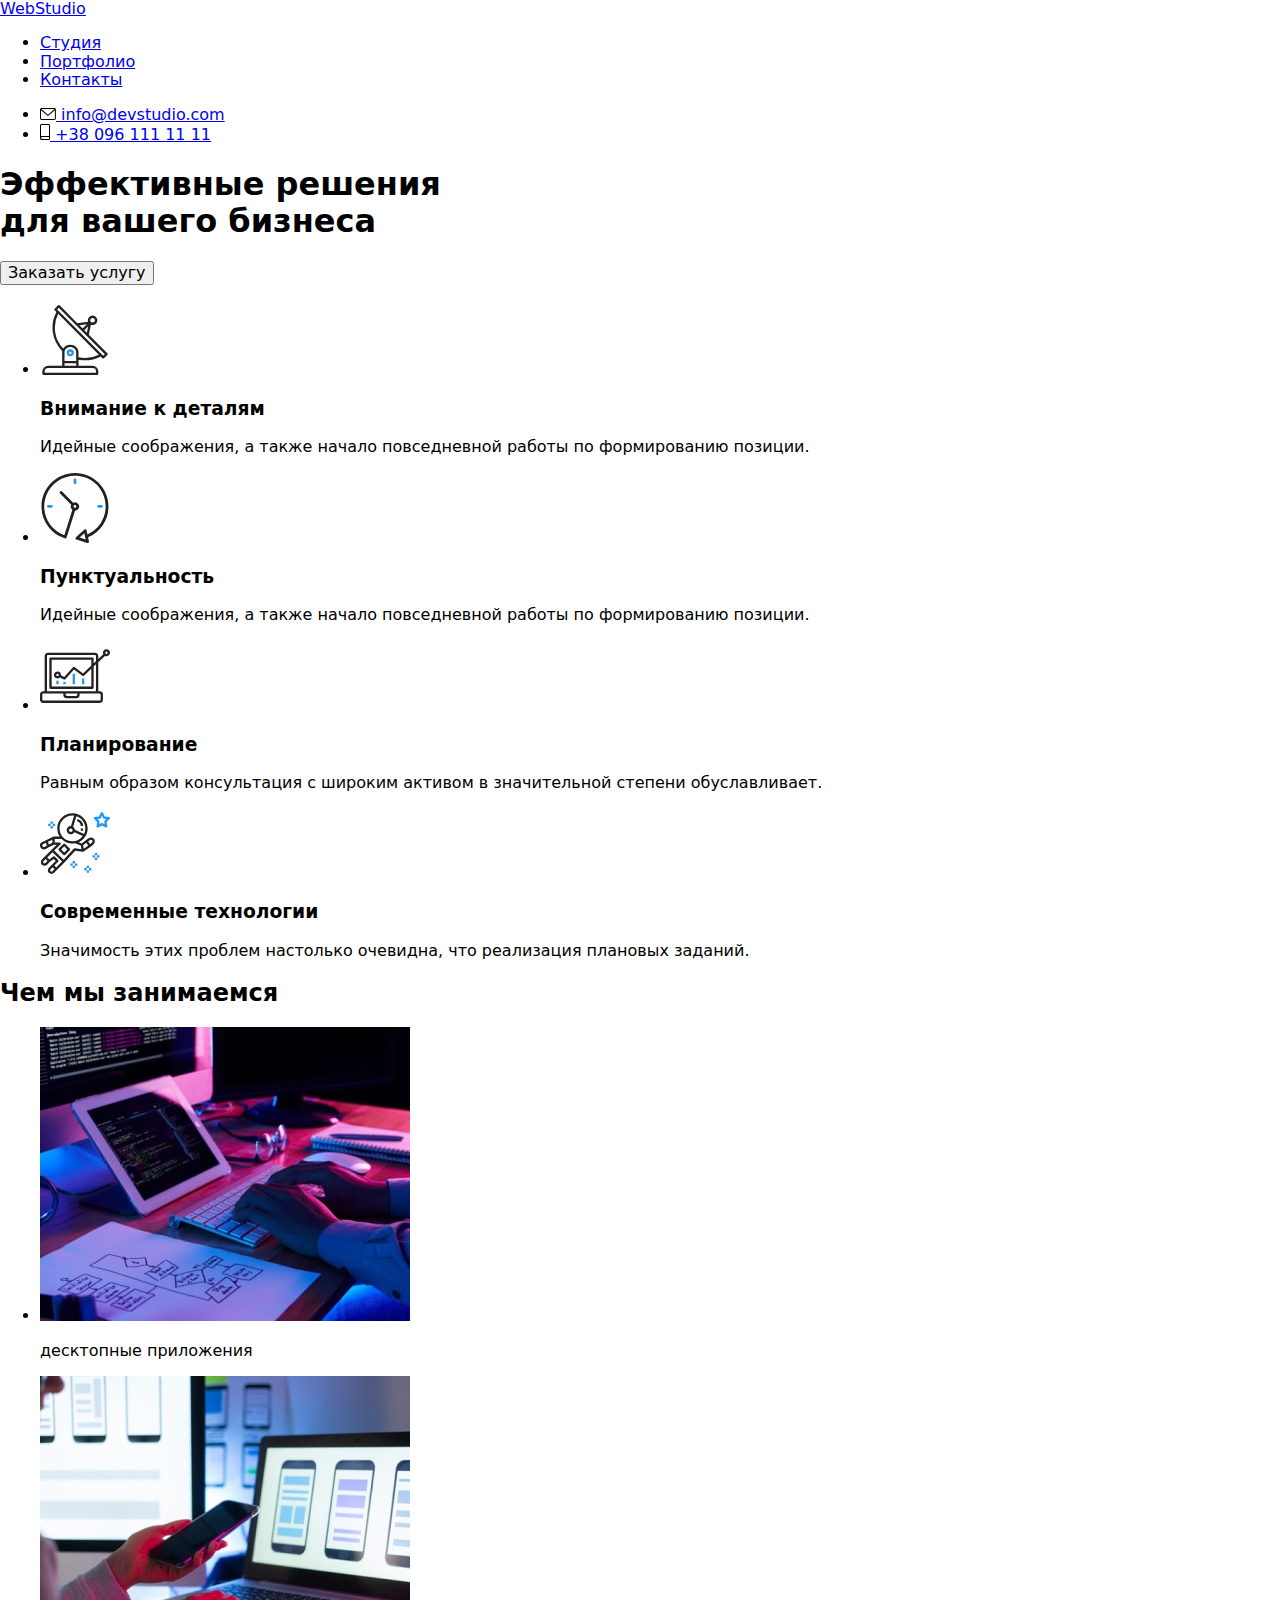
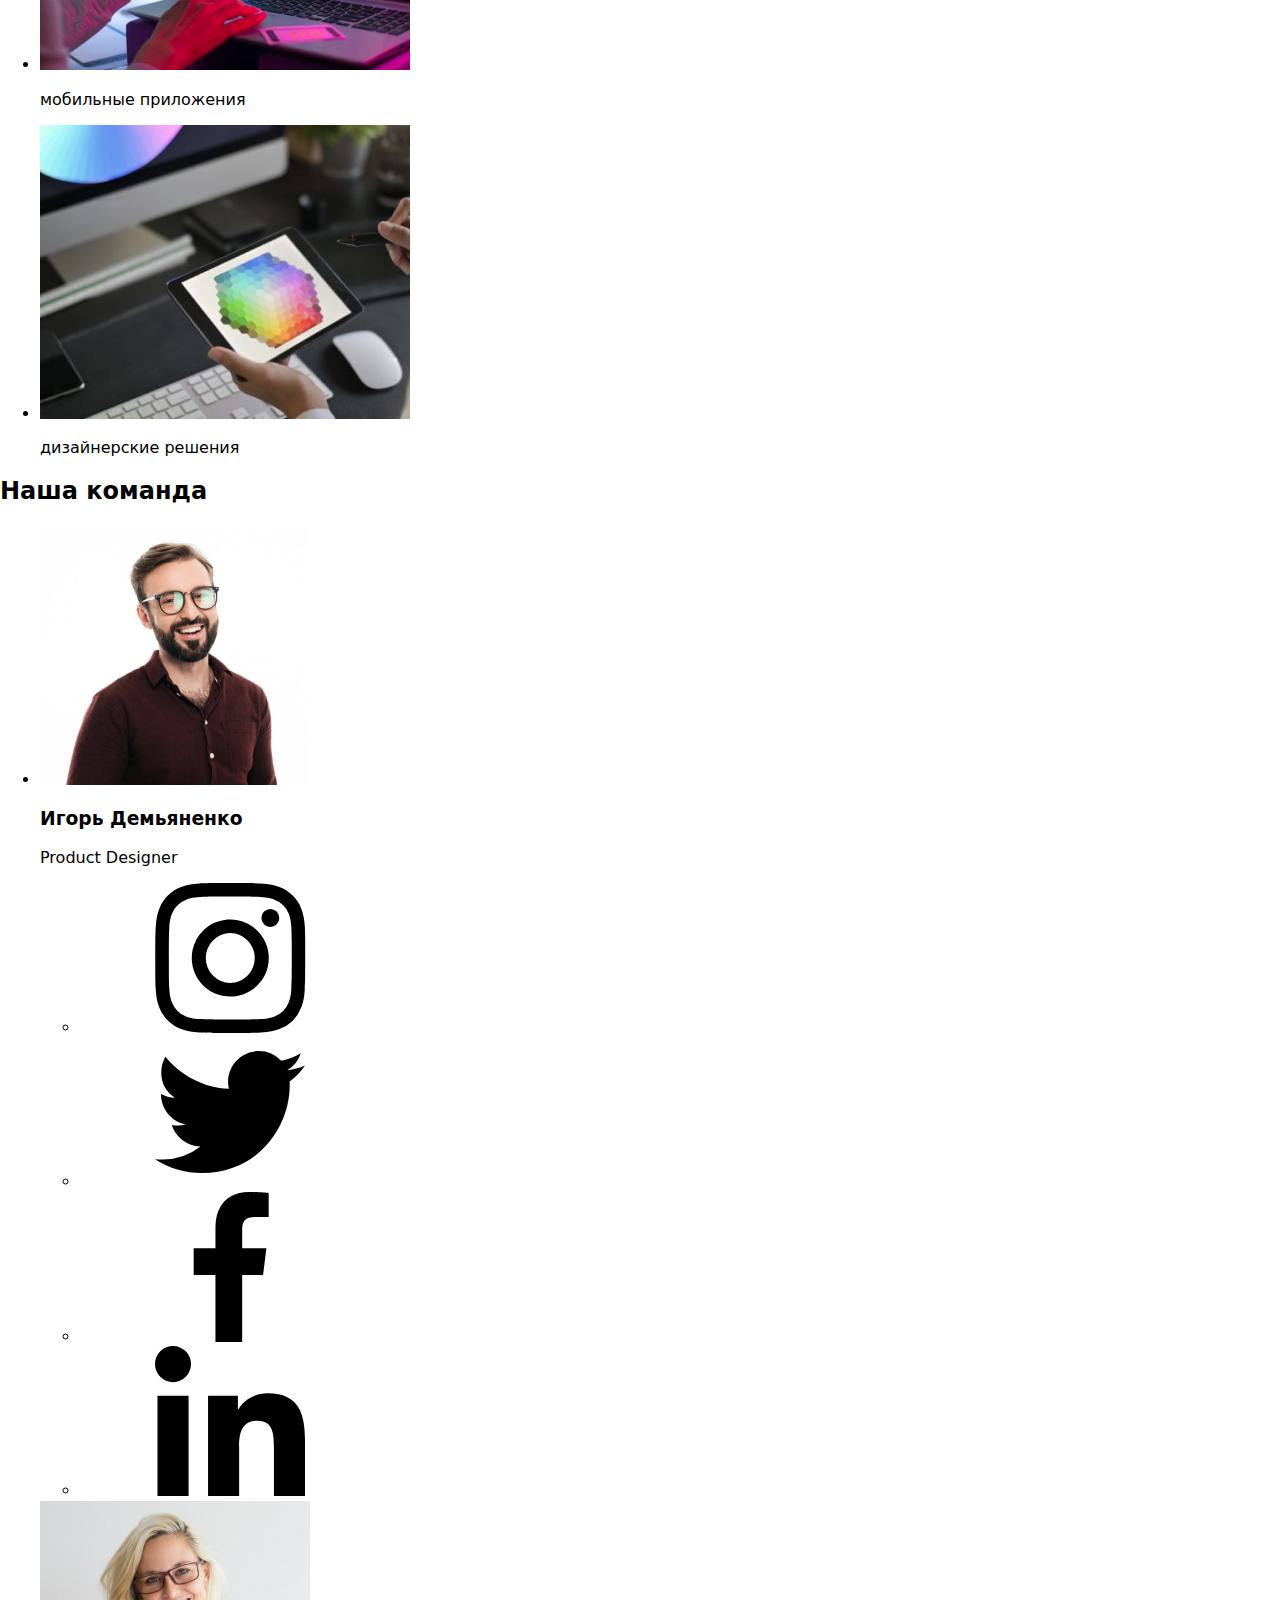
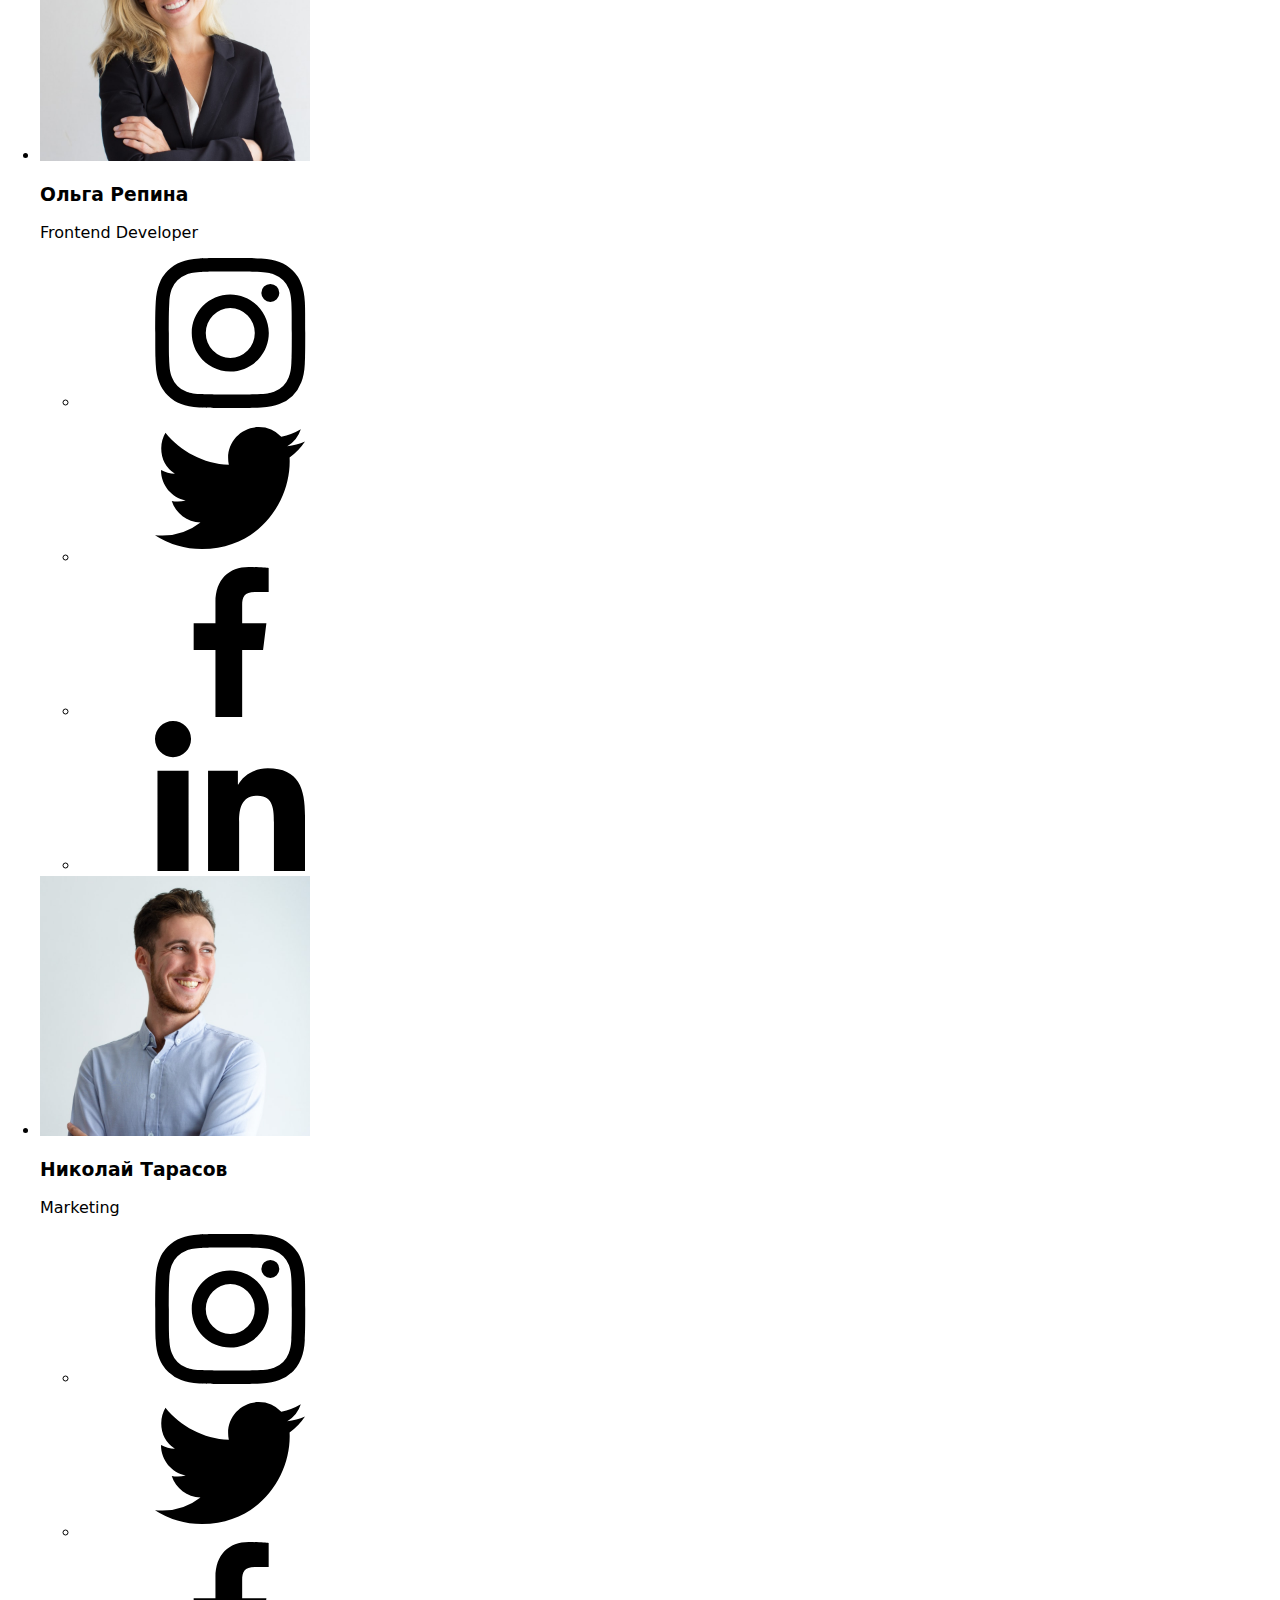
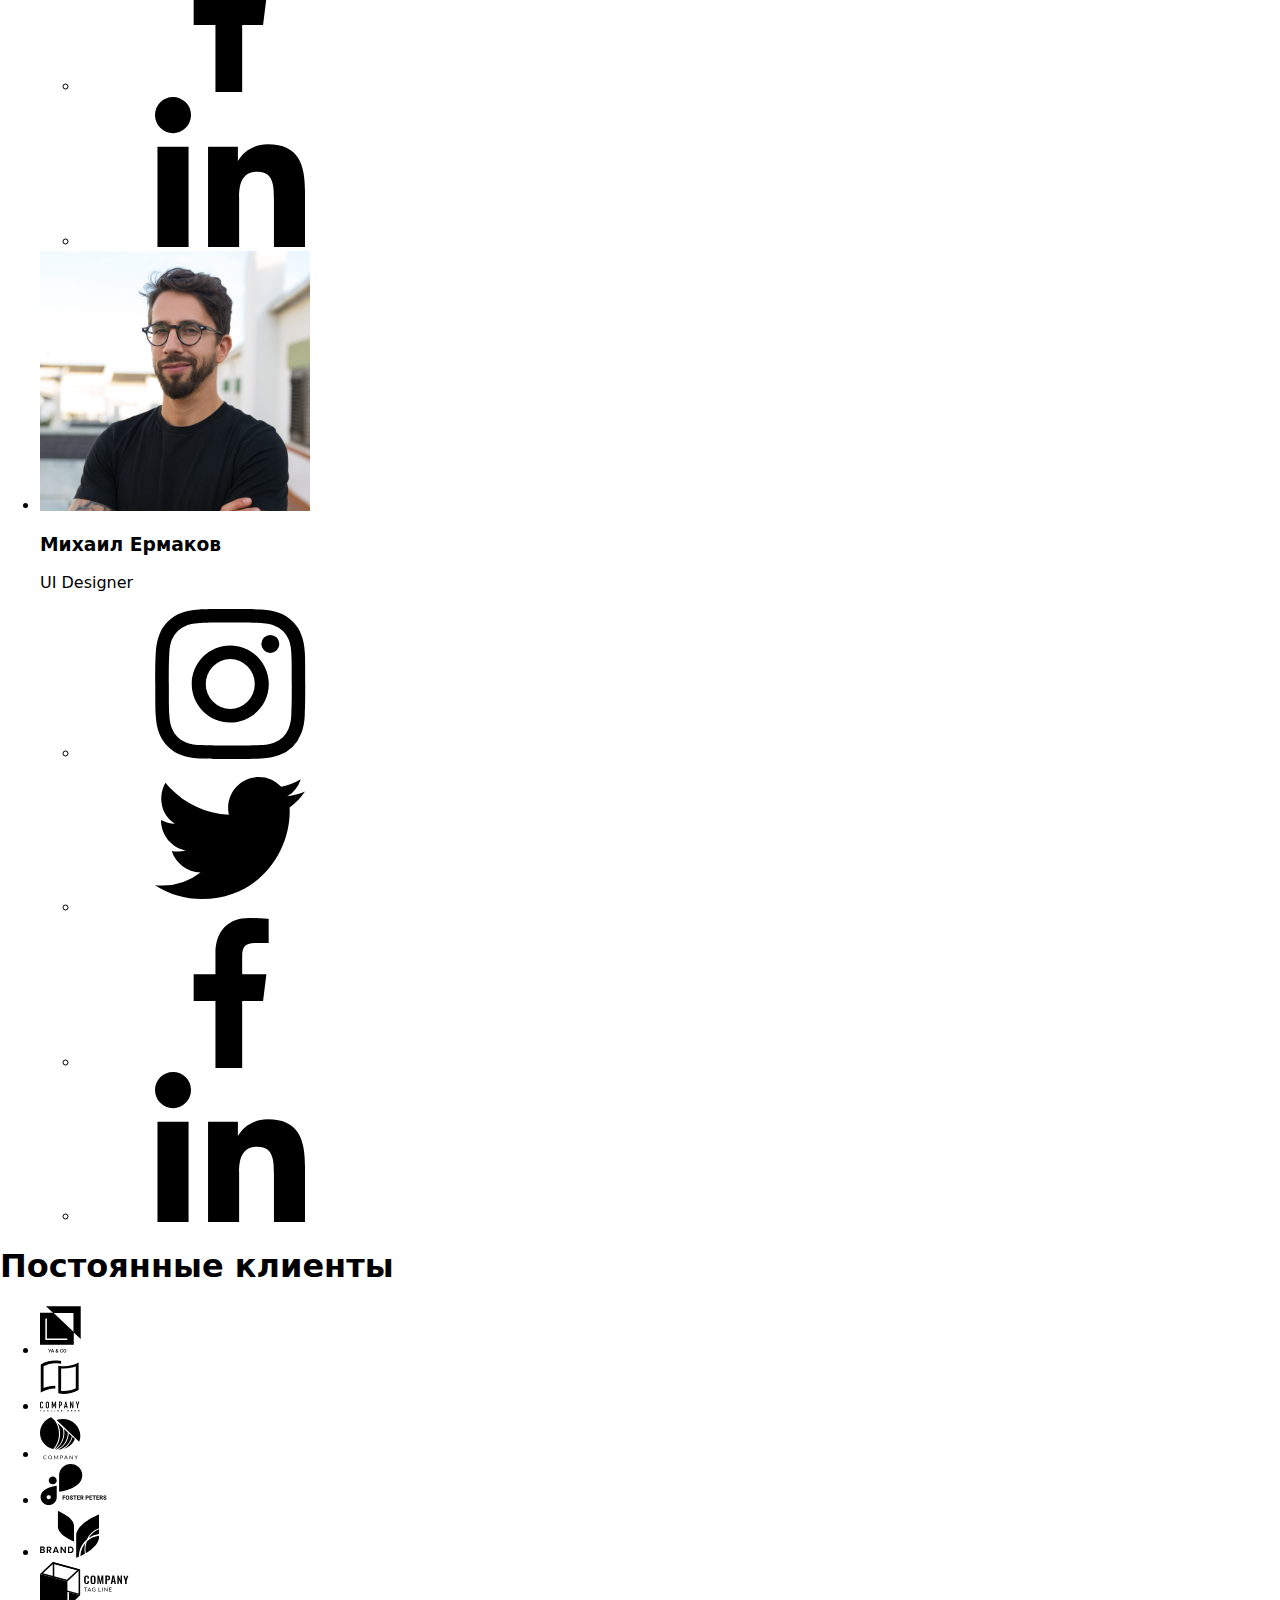
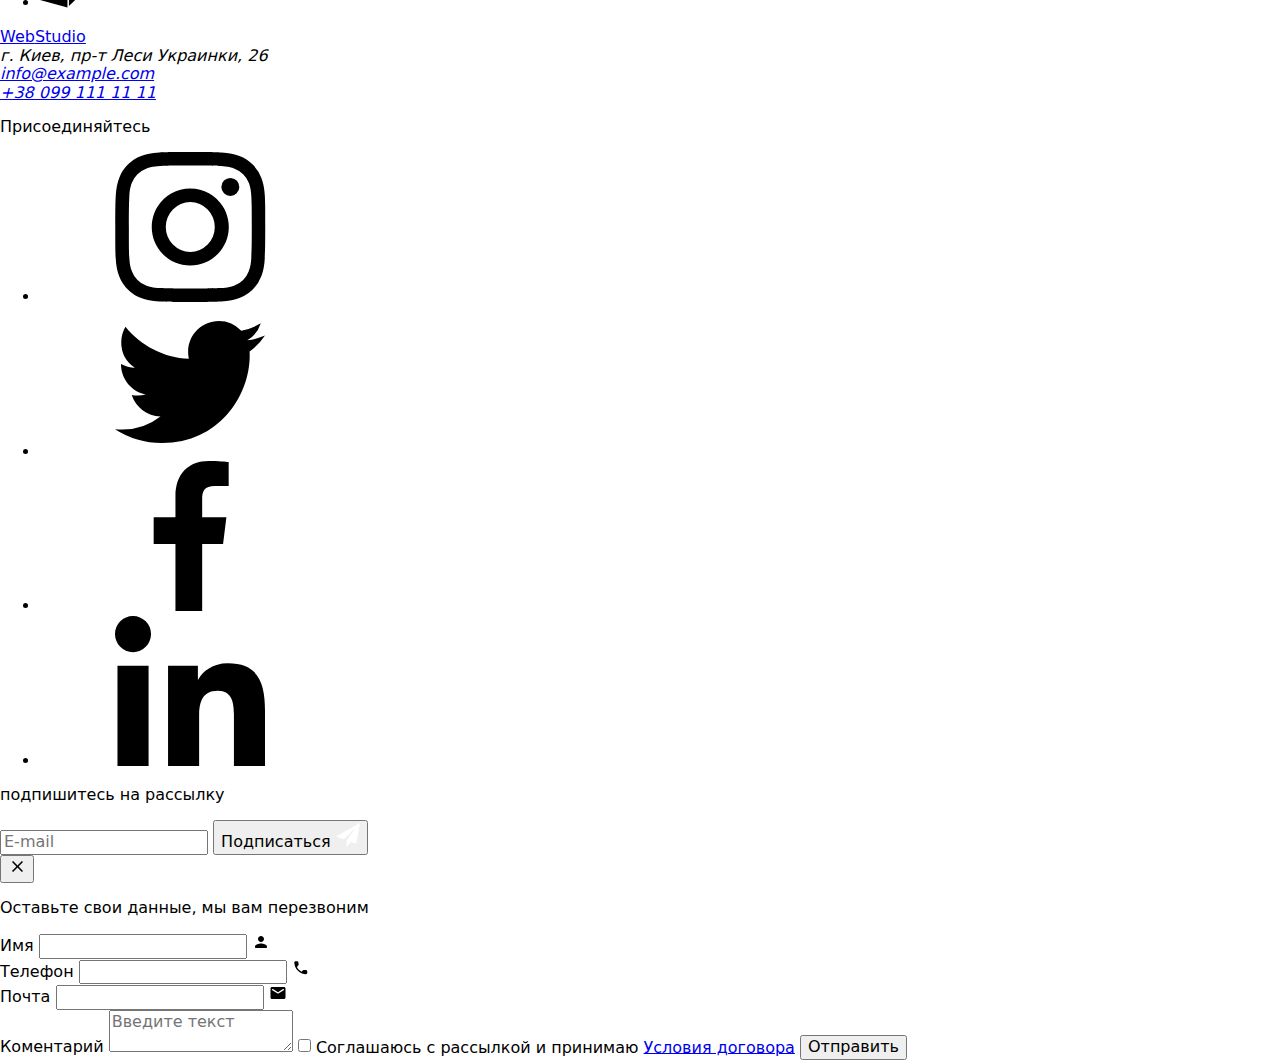
==== index.html @ 3411a3e4 "Add files via upload" ====
<!DOCTYPE html>
<html lang="ru">
<head>
    <meta charset="UTF-8">
    <meta name="viewport" content="width=device-width, initial-scale=1.0">
    <title>WebStudio</title>
    <link rel="preconnect" href="https://fonts.gstatic.com">
    <link href="https://fonts.googleapis.com/css2?family=Raleway:wght@700&family=Roboto:wght@400;500;700;900&display=swap"
      rel="stylesheet">
          <link rel="stylesheet" href="https://cdnjs.cloudflare.com/ajax/libs/modern-normalize/1.0.0/modern-normalize.min.css" />
    <link rel="stylesheet" href="./css/style.css">
    
</head>
<body>
    <!-- Шапка страницы -->
 <header class="header">
  <div class="header container">
     <nav class="site-nav">
     <a class="logo" href="./index.html"><span>Web</span>Studio</a>
    <ul class="menu-nav">
     <li><a class="link current" href="index.html">Студия</a></li>
     <li><a class="link" href="./portfolio.html">Портфолио</a></li>
     <li><a class="link" href="#">Контакты</a></li>
    </ul> 
</nav> 
<div class="container-nav">
     <ul class="nav-contacs">
      <li><a class="contact-item" href="mailto:info@devstudio.com">
        <svg class="link-icon" width="16" height="12">
          <use href="./img/symbol-defs.svg#icon-envelope-hover"></use> 
        </svg> info@devstudio.com</a></li>
      <li><a class="contact-item" href="tel:+380961111111"><svg class="link-icon " width="10" height="16" >
        <use href="./img/symbol-defs.svg#icon-smartphone"></use>
      </svg> +38 096 111 11 11</a></li>
     </ul>
    </div>
    </div>
    </header> 
    
<main>
 <!-- Hero-->
    <section class="hero">
      <div class="hero-container">
        <h1 class="title-hero">Эффективные решения <br> для вашего бизнеса</h1>
        <div class="btn" ><button class="button" href="#" data-modal-open>Заказать услугу</button></div>
        </div>
    </section>

<!-- Особености -->
<section class="features-section">
  <div class="features container">
    <h2> <!-- Особености -->  </h2>
    <ul class="features">
        <li class="features-item">
           <div class="thumb">
          <svg class="features-icon" width="70px" height="70px">
            <use href="./img/symbol-defs.svg#icon-antenna" ></use>
          </svg>
          </div>
        <h3 class="title-features">Внимание к деталям</h3>
        <p class="text-features">Идейные соображения, а также начало повседневной работы по 
        формированию позиции.</p></li>
        <li class="features-item">
          <div class="thumb">
          <svg class="features-icon" width="70px" height="70px">
            <use href="./img/symbol-defs.svg#icon-clock"></use>
          </svg>
          </div>
        <h3 class="title-features">Пунктуальность</h3>
        <p class="text-features">Идейные соображения, а также начало повседневной работы по
        формированию позиции.</p></li>
        <li class="features-item">
          <div class="thumb">
          <svg class="features-icon" width="70px" height="70px">
            <use href="./img/symbol-defs.svg#icon-diagram"></use>
          </svg>
          </div>
        <h3 class="title-features">Планирование</h3>
        <p class="text-features">Равным образом консультация с широким активом в значительной
          степени обуславливает.</p>
        </li>
        <li class="features-item">
          <div class="thumb">
          <svg class="features-icon" width="70px" height="70px">
            <use href="./img/symbol-defs.svg#icon-astronaut"></use>
          </svg>
          </div>
        <h3 class="title-features">Современные технологии</h3>
        <p class="text-features">Значимость этих проблем настолько очевидна, что реализация
     плановых заданий.</p>
        </li>
    </ul>
    </div>
</section>
<!-- Чем занимаемся -->
    <section class="work-section">
      <div class="work container">
      <h2 class="title-work">Чем мы занимаемся</h2>
        <ul class="work-list">
          <li>
          <div class="thumb-work-list"><img src="./img/img1.jpg" alt="пишет код на пк" width="370" height="294" />
          <p class="work-list-title">десктопные приложения</p>
        </div></li>
          <li>
          <div class="thumb-work-list"><img src="./img/img2.jpg" alt="создает дизайн" width="370" height="294" />
            <p class="work-list-title">мобильные приложения</p>
          </div></li>
          <li>
            <div class="thumb-work-list"><img src="./img/img3.jpg" alt="выбирает цветовую палитру" width="370" height="294" />
            <p class="work-list-title">дизайнерские решения</p>
          </div></li> 
        </ul>
        </div>
    </section>
  <!-- Наша команда -->
    <section class="team-section">
      <div class="team-container">
      <h2 class="team-title">Наша команда</h2>
        <ul class="team-list">
          <li><img src="./img/Демьяненко.jpg" alt="#" width="270" height="260">
          <h3 class="teammate-name">Игорь Демьяненко</h3>
          <p class="teammate-name-posittion">Product Designer</p>
          <ul class="social-list">
            <li  class="social-item">
          <a class="socila-link-icon" href="instagram"> <svg class="social-icon">
          <use href="./img/symbol-defs.svg#icon-instagram"></use>
          </svg> </a>
            </li>
          <li class="social-item">
          <a class="socila-link-icon" href="twitter"> <svg class="social-icon">
    <use href="./img/symbol-defs.svg#icon-twitter"></use>
          </svg> </a>
            </li>
          <li class="social-item">
          <a class="socila-link-icon" href="facebook"> <svg class="social-icon">
              <use href="./img/symbol-defs.svg#icon-facebook"></use>
            </svg> </a>
          </li>
          <li class="social-item">
          <a class="socila-link-icon" href="linkedin"> <svg class="social-icon">
              <use href="./img/symbol-defs.svg#icon-linkedin"></use>
            </svg> </a>
          </li>
         </ul>
        </li>
          <li><img src="./img/Репина.jpg" alt="#" width="270" height="260">
          <h3 class="teammate-name">Ольга Репина</h3>
          <p class="teammate-name-posittion">Frontend Developer</p>
        <ul class="social-list">
          <li class="social-item">
            <a class="socila-link-icon" href="instagram"> <svg class="social-icon">
                <use href="./img/symbol-defs.svg#icon-instagram"></use>
              </svg> </a>
          </li>
          <li class="social-item">
            <a class="socila-link-icon" href="twitter"> <svg class="social-icon">
                <use href="./img/symbol-defs.svg#icon-twitter"></use>
              </svg> </a>
          </li>
          <li class="social-item">
            <a class="socila-link-icon" href="facebook"> <svg class="social-icon">
                <use href="./img/symbol-defs.svg#icon-facebook"></use>
              </svg> </a>
          </li>
          <li class="social-item">
            <a class="socila-link-icon" href="linkedin"> <svg class="social-icon">
                <use href="./img/symbol-defs.svg#icon-linkedin"></use>
              </svg> </a>
          </li>
        </ul>
        </li>
          <li><img src="./img/Тарасов.jpg" alt="#" width="270" height="260">
          <h3 class="teammate-name">Николай Тарасов</h3>
          <p class="teammate-name-posittion">Marketing</p>
        <ul class="social-list">
          <li class="social-item">
            <a class="socila-link-icon" href="instagram"> <svg class="social-icon">
                <use href="./img/symbol-defs.svg#icon-instagram"></use>
              </svg> </a>
          </li>
          <li class="social-item">
            <a class="socila-link-icon" href="twitter"> <svg class="social-icon">
                <use href="./img/symbol-defs.svg#icon-twitter"></use>
              </svg> </a>
          </li>
          <li class="social-item">
            <a class="socila-link-icon" href="facebook"> <svg class="social-icon">
                <use href="./img/symbol-defs.svg#icon-facebook"></use>
              </svg> </a>
          </li>
          <li class="social-item">
            <a class="socila-link-icon" href="linkedin"> <svg class="social-icon">
                <use href="./img/symbol-defs.svg#icon-linkedin"></use>
              </svg> </a>
          </li>
        </ul>
        </li>
          <li><img src="./img/Ермаков.jpg" alt="#" width="270" height="260">
          <h3 class="teammate-name">Михаил Ермаков</h3>
          <p class="teammate-name-posittion">UI Designer</p>
        <ul class="social-list">
          <li class="social-item">
            <a class="socila-link-icon" href="instagram"> <svg class="social-icon">
                <use href="./img/symbol-defs.svg#icon-instagram"></use>
              </svg> </a>
          </li>
          <li class="social-item">
            <a class="socila-link-icon" href="twitter"> <svg class="social-icon">
                <use href="./img/symbol-defs.svg#icon-twitter"></use>
              </svg> </a>
          </li>
          <li class="social-item">
            <a class="socila-link-icon" href="facebook"> <svg class="social-icon">
                <use href="./img/symbol-defs.svg#icon-facebook"></use>
              </svg> </a>
          </li>
          <li class="social-item">
            <a class="socila-link-icon" href="linkedin"> <svg class="social-icon">
                <use href="./img/symbol-defs.svg#icon-linkedin"></use>
              </svg> </a>
          </li>
        </ul>
        </li>
        </ul>
        </div>
    </section>
    <!-- Наши клиенты -->
    <section class="partner">
      <div class="container">
      <h1>Постоянные клиенты</h1>
      <ul class="partner-list">
      <li>
        <a class="partner-link-icon" href="ya$co"> <svg class="partner-icon" width="45px" height="50px">
            <use href="./img/symbol-defs.svg#icon-logo-1"></use>
          </svg> </a>
      </li>
      <li>
        <a class="partner-link-icon" href="tagline-here"> <svg class="partner-icon" width="40px" height="52px">
            <use href="./img/symbol-defs.svg#icon-logo-2" ></use>
          </svg> </a>
      </li>
      <li>
        <a class="partner-link-icon" href="company"> <svg class="partner-icon" width="41px" height="43px">
            <use href="./img/symbol-defs.svg#icon-Object" ></use>
          </svg> </a>
      </li>
      <li>
        <a class="partner-link-icon" href="fosterpeters"> <svg class="partner-icon" width="80px" height="42px">
            <use href="./img/symbol-defs.svg#icon-logo-4" ></use>
          </svg> </a>
      </li>
      <li>
        <a class="partner-link-icon" href="brand"> <svg class="partner-icon" width="59px" height="47px">
            <use href="./img/symbol-defs.svg#icon-logo-5" ></use>
          </svg> </a>
      </li>
      <li>
        <a class="partner-link-icon" href="tagline"> <svg class="partner-icon" width="89px" height="46px">
            <use href="./img/symbol-defs.svg#icon-Object-1" ></use>
          </svg> </a>
      </li>
      </ul>
</div>
    </section>
</main>
        <!-- Футер -->
<footer class="footer-section"> 
  <div class="footer container">
    <div class="footer-inf">
    <a class="footer-logo" href="./index.html"><span>Web</span>Studio</a>
  
    <div class="footer-address">
      <address class="address">
        г. Киев, пр-т Леси Украинки, 26
      </address>
    <address class="address-contact">
      <a href="mailto:info@example.com">info@example.com</a> 
      <br><a href="tel:+380991111111">+38 099 111 11 11</a>  
    </address> 
    </div>
    </div>
    <section class="action">
      <p>Присоединяйтесь</p>
      <ul class="footer-social-list">
        <li><a class="footer-link-icon" href="instagram"> <svg class="social-icon">
              <use href="./img/symbol-defs.svg#icon-instagram"></use>
            </svg> </a>
        </li>
        <li><a class="footer-link-icon" href="twitter"> <svg class="social-icon">
              <use href="./img/symbol-defs.svg#icon-twitter"></use>
            </svg> </a></li>
        <li><a class="footer-link-icon" href="facebook"> <svg class="social-icon">
              <use href="./img/symbol-defs.svg#icon-facebook"></use>
            </svg> </a></li>
        <li><a class="footer-link-icon" href="linkedin"> <svg class="social-icon">
              <use href="./img/symbol-defs.svg#icon-linkedin"></use>
            </svg> </a></li>
      </ul>
    </section>

    <section class="footer-form-field">
      <p>подпишитесь на рассылку</p>
<form>
  <label for="mail" class="footer-form-lable"> </label>
  <input type="email" class="footer-form-input" name="mail" id="mail" placeholder="E-mail" />
      <button type="submit" class="subscribe-button"><div class="send-button-container"> Подписаться
        <svg class="send-icon" width="24px" height="24px">
        <use href="./img/defs2.svg#icon-send"></use>
      </svg></div></button>
    </form>
  </section>

    </div>
</footer>

<div class="backdrop is-hidden" data-modal>
  <div class="modal">
    <button class="button-close" data-modal-close><svg class="close-icon" width="18px" height="18px">
      <use href="./img/symbol-defs1.svg#icon-close"></use>
    </svg></button>
<div class="form-speaker">
    <p class="speaker-form-title">Оставьте свои данные, мы вам перезвоним</p>
  <form class="form">
    <div class="form-field">

    <label for="name" class="form-label">
      <span class="form-label-text">Имя</span>
      <input type="text" class="form-input" name="name" id="name" />
    <svg class="label-icon" width="18px" height="18px">
      <use href="./img/defs2.svg#icon-person" ></use></svg>
    </label>
  </div>

<div class="form-field">
  <label for="tel" class="form-label">
    <span class="form-label-text">Телефон</span>
    <input type="tel" class="form-input" name="tel" id="tel" />
  <svg class="label-icon" width="18px" height="18px">
    <use href="./img/defs2.svg#icon-phone"></use>
  </svg>
  </label>
  </div>

<div class="form-field">

  <label for="mail-input" class="form-label">
    <span class="form-label-text">Почта</span>
    <input type="email" class="form-input" name="mail" id="mail-input" />
  <svg class="label-icon" width="18px" height="18px">
    <use href="./img/defs2.svg#icon-email"></use>
  </svg>
  </label>
</div>

  <label for="comment"> 
    <span class="form-label-text">Коментарий</span>
    <textarea class="modal-form-message" name="comment" id="comment" placeholder="Введите текст"></textarea></label>
 
   <input type="checkbox" name="user-policy" value="accept-policy" id="user-policy" class="form-policy visually-hidden" />
  <label for="user-policy" class="form-policy-text"><span class="user-policy-text">Соглашаюсь с рассылкой и принимаю  <a href="#">Условия договора</a></span> </label>
<button class="input-button" type="submit">Отправить</button>

</form>
</div>
</div>
  </div>
  
<script src="./js/modal.js"></script>
</body>
</html>
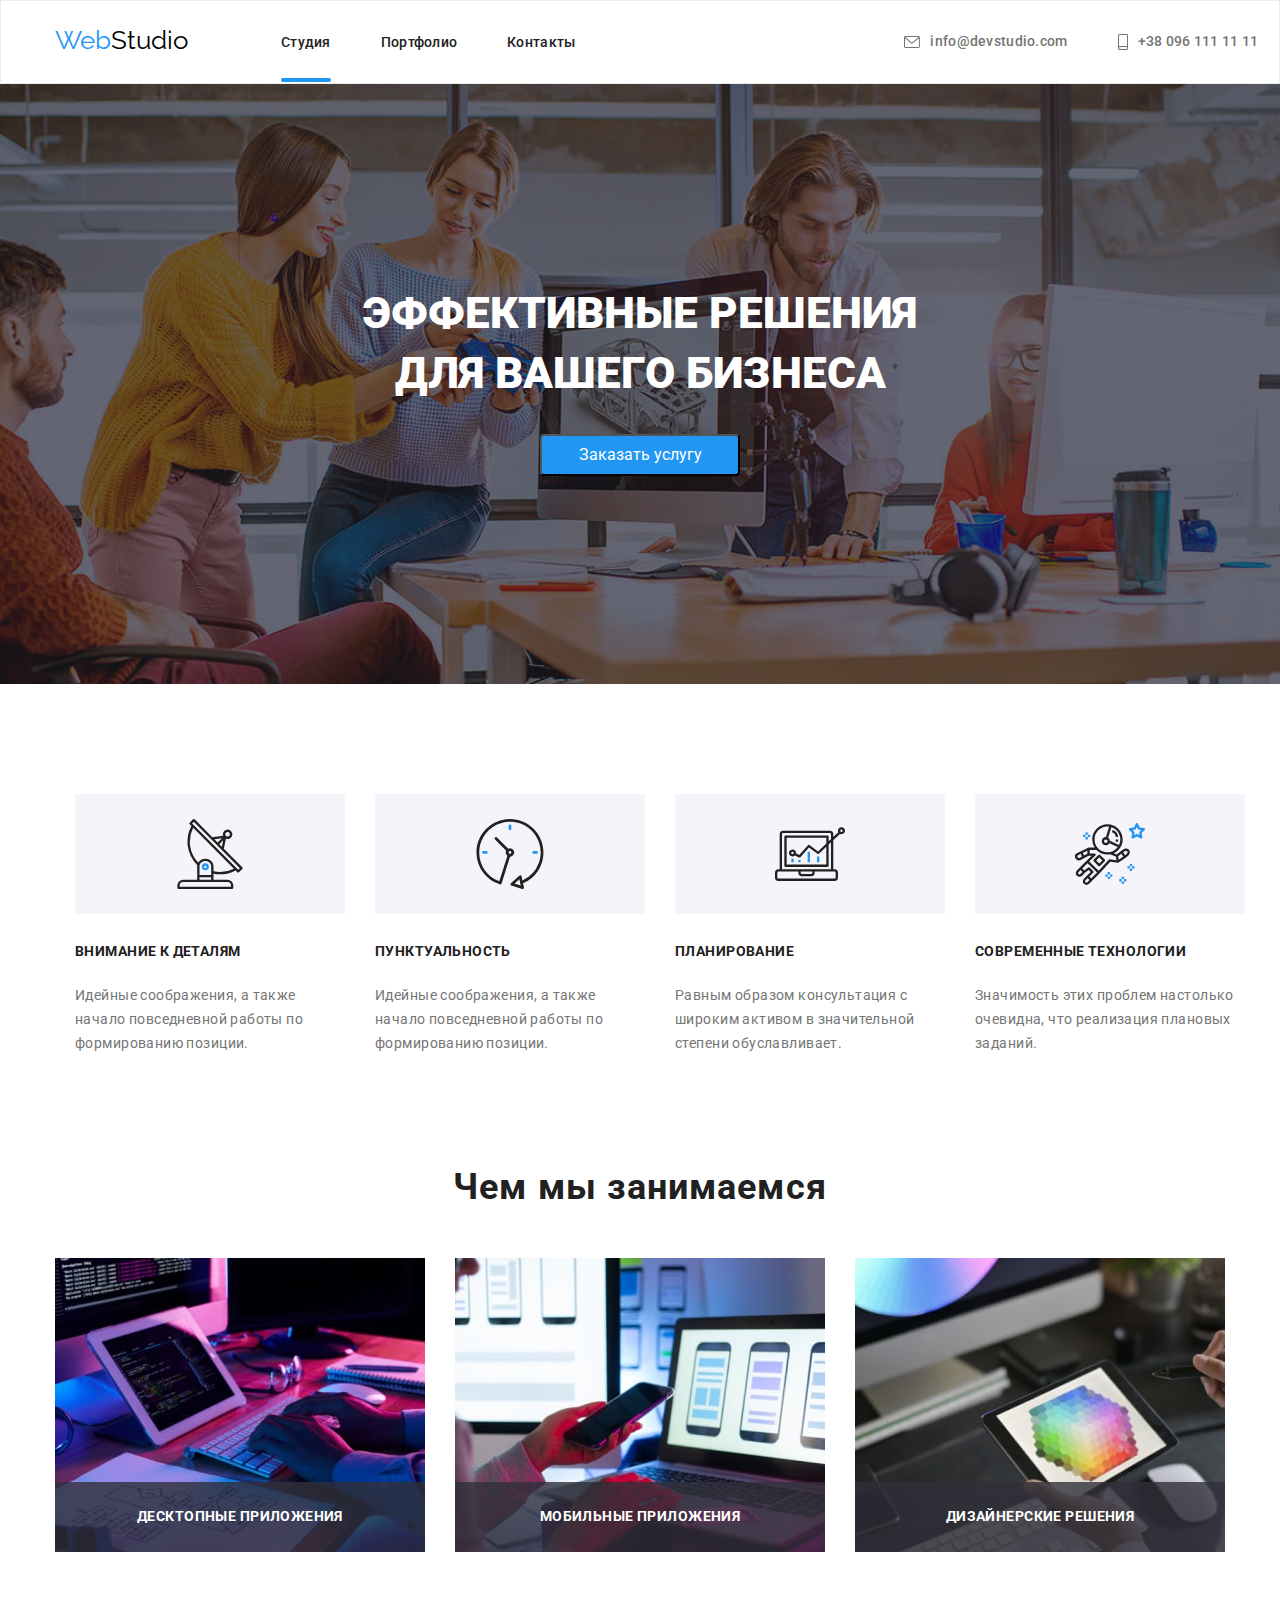
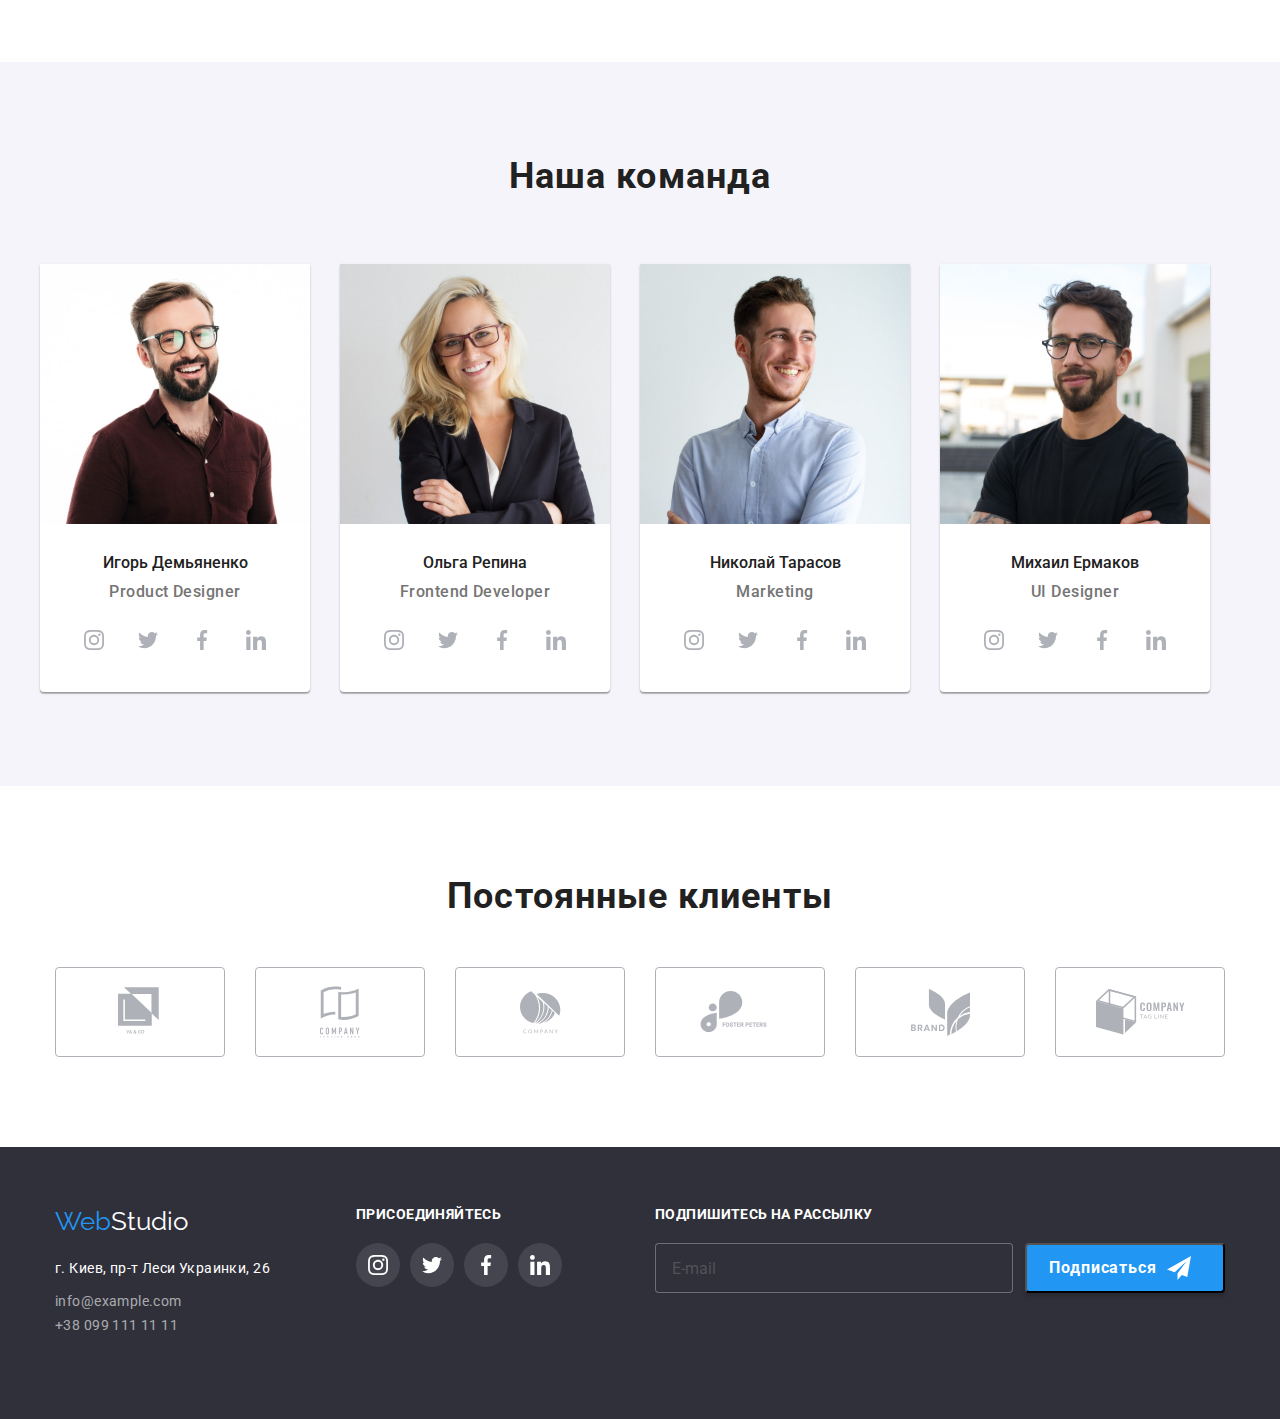
==== commit e55e4622: "Добавляет ветки и переносит в sass стили" ====
--- a/index.html
+++ b/index.html
@@ -8,7 +8,7 @@
     <link href="https://fonts.googleapis.com/css2?family=Raleway:wght@700&family=Roboto:wght@400;500;700;900&display=swap"
       rel="stylesheet">
           <link rel="stylesheet" href="https://cdnjs.cloudflare.com/ajax/libs/modern-normalize/1.0.0/modern-normalize.min.css" />
-    <link rel="stylesheet" href="./css/style.css">
+    <link rel="stylesheet" href="./css/main.min.css">
     
 </head>
 <body>
--- a/css/main.min.css
+++ b/css/main.min.css
@@ -0,0 +1,2 @@
+:root{--primary-text-color: #212121;--title-text-color: #757575;--accent-color: #2196f3;--timing-function: cubic-bezier(0.4, 0, 0.2, 1)}.container{width:1200px;padding-left:15px;padding-right:15px;margin:0 auto}*,*::before,*::after{-webkit-box-sizing:border-box;box-sizing:border-box}img{display:block}body{font-family:Roboto, sans-serif}.header .container{display:-webkit-box;display:-ms-flexbox;display:flex;-webkit-box-align:center;-ms-flex-align:center;align-items:center;border:none}.header{display:-webkit-box;display:-ms-flexbox;display:flex;-webkit-box-align:center;-ms-flex-align:center;align-items:center;border:1px solid #ececec}.site-nav{display:-webkit-box;display:-ms-flexbox;display:flex}.logo{text-decoration:none;color:#000000;font-size:26px;height:1.19;font-family:Raleway, sans-serif;font-size:26px;line-height:1.19;padding-top:24px}.logo span{color:var(--accent-color)}.footer-logo{text-decoration:none;color:#ffffff;font-size:26px;height:1.19;font-family:Raleway, sans-serif;display:inline-block}.footer-logo span{color:var(--accent-color)}.link:hover,.link:focus{color:var(--accent-color)}.link{text-decoration:none;color:var(--primary-text-color);font-size:14px;font-weight:500;line-height:1.14;letter-spacing:0.02em;padding-top:32px;padding-bottom:32px;position:relative;-webkit-transition-duration:250ms;transition-duration:250ms;-webkit-transition-timing-function:var(--timing-function);transition-timing-function:var(--timing-function)}li{list-style-type:none}.nav-contacs a{text-decoration:none;color:var(--title-text-color);font-size:14px;font-weight:500;line-height:1.14;letter-spacing:0.02em}.nav-contacs{display:-webkit-box;display:-ms-flexbox;display:flex;margin-top:0px;margin-bottom:0px;min-width:360px;padding:0px}.container-nav{padding-left:329px;padding-top:32px;padding-bottom:32px}.nav-contacs :not(:first-child){margin-left:50px}.menu-nav{display:-webkit-box;display:-ms-flexbox;display:flex;margin:0px;padding-top:32px;padding-bottom:32px;padding-left:93px}.menu-nav :not(:first-child){margin-left:50px}.nav-contacs a:hover,.nav-contacs a:focus{color:var(--accent-color)}h1,h2,h3,p{color:var(--primary-text-color)}.contact-item{display:-webkit-box;display:-ms-flexbox;display:flex;-webkit-box-align:center;-ms-flex-align:center;align-items:center;-webkit-box-pack:end;-ms-flex-pack:end;justify-content:flex-end;-webkit-transition-duration:250ms;transition-duration:250ms;-webkit-transition-timing-function:var(--timing-function);transition-timing-function:var(--timing-function)}.link-icon{margin-right:10px;fill:currentColor}.link.current::after{content:"";display:block;width:100%;height:4px;border-radius:2px;background-color:var(--accent-color);position:absolute;left:0px;bottom:0px}.team-title{font-weight:bold;font-size:36px;line-height:1.16;letter-spacing:0.03em;text-align:center;margin:0px}.team-list p{color:var(--title-text-color);font-size:16px;font-weight:500;line-height:1.18;letter-spacing:0.03em;padding-top:10px;margin:0px}.team-list h3{font-weight:500;font-size:16px;line-height:1.18;padding-top:30px;margin:0px}.team-list>li:not(:last-child){margin-right:30px}.team-section{text-align:center;background-color:#f5f4fa;padding-left:15px;padding-right:15px;padding-bottom:94px;padding-top:94px}.team-container{width:1200px;margin-left:auto;margin-right:auto}.team-list{display:-webkit-box;display:-ms-flexbox;display:flex;-webkit-box-align:center;-ms-flex-align:center;align-items:center;margin-bottom:0px;padding-left:0px;padding-top:50px}.team-list>li{background-color:#ffffff;-webkit-box-shadow:0px 1px 3px rgba(0,0,0,0.12),0px 1px 1px rgba(0,0,0,0.14),0px 2px 1px rgba(0,0,0,0.2);box-shadow:0px 1px 3px rgba(0,0,0,0.12),0px 1px 1px rgba(0,0,0,0.14),0px 2px 1px rgba(0,0,0,0.2);border-radius:0px 0px 4px 4px}.social-list{display:-webkit-box;display:-ms-flexbox;display:flex;-webkit-box-pack:justify;-ms-flex-pack:justify;justify-content:space-between;margin:0px;padding:16px 32px 30px 32px}.socila-link-icon{display:-webkit-box;display:-ms-flexbox;display:flex;-webkit-box-pack:center;-ms-flex-pack:center;justify-content:center;-webkit-box-align:center;-ms-flex-align:center;align-items:center;text-decoration:none;color:#afb1b8;width:44px;height:44px;border-radius:50%;-webkit-transition-duration:250ms;transition-duration:250ms;-webkit-transition-timing-function:var(--timing-function);transition-timing-function:var(--timing-function)}.social-icon{fill:currentColor;width:20px;height:20px}.socila-link-icon:hover,.socila-link-icon:focus{background-color:var(--accent-color);color:#ffffff}.footer-address{padding-top:20px}.footer-section{background-color:#2f303a;display:-webkit-box;display:-ms-flexbox;display:flex;-webkit-box-align:center;-ms-flex-align:center;align-items:center;padding:60px 0}.footer-section .container{display:-webkit-box;display:-ms-flexbox;display:flex}footer{min-height:252px}.footer-inf{display:block;min-width:231px}.address{font-style:normal;color:#ffffff;font-size:14px;line-height:1.71;letter-spacing:0.03em}.address-contact a{text-decoration:none;color:rgba(255,255,255,0.6);font-style:normal;font-size:14px;line-height:1.71;letter-spacing:0.03em}.address-contact{padding-top:9px}.footer-link-icon{display:-webkit-box;display:-ms-flexbox;display:flex;-webkit-box-pack:center;-ms-flex-pack:center;justify-content:center;-webkit-box-align:center;-ms-flex-align:center;align-items:center;text-decoration:none;background-color:rgba(255,255,255,0.1);color:#ffffff;width:44px;height:44px;border-radius:50%;-webkit-transition-duration:250ms;transition-duration:250ms;-webkit-transition-timing-function:var(--timing-function);transition-timing-function:var(--timing-function)}.footer-icon{fill:currentColor;width:20px;height:20px}.footer-link-icon:hover,.footer-link-icon:focus{background-color:var(--accent-color);color:#ffffff}.action{display:inline-block;padding-bottom:72px;padding-left:70px}.action p{margin:0;color:#ffffff;font-size:14px;font-weight:700;line-height:1.14;letter-spacing:0.03em;text-align:left;text-transform:uppercase;padding-bottom:20px}.footer-social-list{display:-webkit-box;display:-ms-flexbox;display:flex;-webkit-box-pack:center;-ms-flex-pack:center;justify-content:center;-webkit-box-align:center;-ms-flex-align:center;align-items:center;margin:0px;padding:0px}.footer-social-list>li:not(:last-child){margin-right:10px}.footer-form-field{position:relative;min-width:570px;margin-left:93px;-ms-flex-pack:distribute;justify-content:space-around}.footer-form-field form{display:-webkit-box;display:-ms-flexbox;display:flex;-webkit-box-pack:justify;-ms-flex-pack:justify;justify-content:space-between}.footer-form-field p{font-size:14px;font-weight:700;line-height:1.14;letter-spacing:0.03em;text-align:left;text-transform:uppercase;color:#ffffff;margin:0px;padding:0 0 20px}.subscribe-button{min-width:200px;height:50px;font-weight:bold;font-size:16px;line-height:1.87;letter-spacing:0.06em;padding:0;margin-left:12px;color:#ffffff;background-color:var(--accent-color);-webkit-box-shadow:0px 4px 4px rgba(0,0,0,0.15);box-shadow:0px 4px 4px rgba(0,0,0,0.15);border-radius:4px}.send-button-container{display:-webkit-box;display:-ms-flexbox;display:flex;-webkit-box-pack:center;-ms-flex-pack:center;justify-content:center;-webkit-box-align:center;-ms-flex-align:center;align-items:center}.send-icon{margin:10px}.footer-form-input{min-width:358px;height:50px;padding-top:15px;padding-bottom:15px;padding-left:16px;background:#2f303a;border:1px solid rgba(255,255,255,0.3);-webkit-box-sizing:border-box;box-sizing:border-box;border-radius:4px}input[type="email"]:focus{color:#ffffff}.footer-form-lable{position:absolute;top:35%;left:109px;color:rgba(255,255,255,0.6)}.partner{padding-bottom:90px;padding-top:90px}.partner h1{font-size:36px;font-style:normal;font-weight:700;line-height:1.16;letter-spacing:0.03em;text-align:center;padding-bottom:50px;margin:0}.partner-list{display:-webkit-box;display:-ms-flexbox;display:flex;-webkit-box-align:center;-ms-flex-align:center;align-items:center;margin:0;padding:0}.partner-list>li:not(:last-child){margin-right:30px}.partner-link-icon{display:-webkit-box;display:-ms-flexbox;display:flex;-webkit-box-pack:center;-ms-flex-pack:center;justify-content:center;-webkit-box-align:center;-ms-flex-align:center;align-items:center;border:1px solid #afb1b8;border-radius:4px;fill:#afb1b8;width:170px;height:90px;-webkit-transition-duration:250ms;transition-duration:250ms;-webkit-transition-timing-function:var(--timing-function);transition-timing-function:var(--timing-function)}.partner-icon :nth-child{width:44px;height:49px}.partner-link-icon:hover,.partner-link-icon:focus{fill:var(--accent-color);border:1px solid var(--accent-color);border-radius:4px}.hero a{font-weight:bold;font-size:16px;line-height:1.87;letter-spacing:0.06em}.btn .button{display:inline-block;min-width:200px;padding:10px 32px;text-decoration:none;border-radius:4px;background-color:var(--accent-color);color:#ffffff}.btn{padding-bottom:200}.hero{max-width:1600px;text-align:center;min-height:600px;background:#c4c4c4;background-image:-webkit-gradient(linear, left top, left bottom, from(rgba(47,48,58,0.4)), to(rgba(47,48,58,0.4))),url("../img/hero.jpg");background-image:linear-gradient(rgba(47,48,58,0.4), rgba(47,48,58,0.4)),url("../img/hero.jpg");background-size:cover;background-position:center;margin-top:0px;margin:auto}.title-hero{padding-bottom:30px;padding-top:200px;margin-bottom:0;margin-top:0;color:#ffffff;font-weight:900;font-size:44px;line-height:1.36;text-align:center;text-transform:uppercase}.backdrop{position:fixed;top:0;left:0;width:100%;height:100%;background-color:rgba(0,0,0,0.2);opacity:1;-webkit-transition:opacity 250ms var(--timing-function);transition:opacity 250ms var(--timing-function)}.backdrop.is-hidden{opacity:0;pointer-events:none}.modal{position:absolute;top:50%;left:50%;-webkit-transform:translate(-50%, -50%);transform:translate(-50%, -50%);border-radius:4px;padding:40px;width:528px;height:581px;background-color:#ffffff;-webkit-box-shadow:0px 1px 3px rgba(0,0,0,0.12),0px 1px 1px rgba(0,0,0,0.14),0px 2px 1px rgba(0,0,0,0.2);box-shadow:0px 1px 3px rgba(0,0,0,0.12),0px 1px 1px rgba(0,0,0,0.14),0px 2px 1px rgba(0,0,0,0.2)}.button-close{position:absolute;top:8px;right:8px;display:-webkit-box;display:-ms-flexbox;display:flex;-webkit-box-align:center;-ms-flex-align:center;align-items:center;-webkit-box-pack:center;-ms-flex-pack:center;justify-content:center;border-radius:50%;border:1px solid rgba(0,0,0,0.1);width:30px;height:30px;background-color:#ffffff;fill:#000000}.button-close:hover{border-radius:50px;outline:none}.button-close:focus{border-radius:50px;outline:none}.form{height:58px;width:448px;display:-webkit-box;display:-ms-flexbox;display:flex;-webkit-box-orient:vertical;-webkit-box-direction:normal;-ms-flex-direction:column;flex-direction:column}.label-icon{bottom:0%;left:12px;display:block;position:absolute}.form-input{width:100%;height:40px;border:1px solid rgba(33,33,33,0.2);border-radius:4px;padding-left:42px;margin-top:4px;-webkit-transition:border-color 250ms linear;transition:border-color 250ms linear}.form-input:focus{outline:none;border:1px solid var(--accent-color)}.form-input:focus+.label-icon{fill:var(--accent-color)}.form-speaker p{font-size:20px;font-weight:700;line-height:1.15;letter-spacing:0.03em;text-align:center;margin:0px;padding-bottom:12px}.form-label{position:relative;margin-top:10px}.modal-form-message{width:100%;height:120px;border:1px solid rgba(33,33,33,0.2);border-radius:4px;padding:12px 16px;margin-top:4px;margin-bottom:20px;resize:none;-webkit-transition:border-color 250ms linear;transition:border-color 250ms linear}.modal-form-message:focus{outline:none;border-color:var(--accent-color)}.form-policy:checked+.form-policy-text::before{background-image:url("../img/icon-check.svg");border:none}.form-policy-text{margin-bottom:30px}.form-policy-text::before{background-size:cover;content:"";display:inline-block;background-origin:content-box;width:16px;height:16px;border:1px solid #000000;margin-top:10px;margin-right:8px}.visually-hidden{position:absolute !important;clip:rect 1px 1px 1px 1px;clip:rect 1px,1px,1px,1px;padding:0 !important;border:0 !important;height:1px !important;width:0px !important;overflow:hidden}.form-field{display:block;padding-bottom:10px}.input-button{display:block;margin:0 auto;width:200px;min-height:50px;font-weight:bold;font-size:16px;line-height:1.87;letter-spacing:0.06em;color:#ffffff;background-color:var(--accent-color);-webkit-box-shadow:0px 4px 4px rgba(0,0,0,0.15);box-shadow:0px 4px 4px rgba(0,0,0,0.15);border-radius:4px}.form-label-text{color:var(--title-text-color);font-size:12px;font-weight:400;line-height:1.16;letter-spacing:0.01em}::-webkit-input-placeholder{color:rgba(117,117,117,0.5)}::-moz-placeholder{color:rgba(117,117,117,0.5)}:-moz-placeholder{color:rgba(117,117,117,0.5)}:-ms-input-placeholder{color:rgba(117,117,117,0.5)}.user-policy-text{font-weight:normal;font-size:14px;line-height:1.71;letter-spacing:0.03em;color:#757575}.title-work{margin:0px;text-align:center;font-weight:bold;font-size:36px;line-height:42px;letter-spacing:0.03em}.work-section{-webkit-box-align:center;-ms-flex-align:center;align-items:center;padding-top:94px;padding-bottom:94px;margin:0px}.work-list{display:-webkit-box;display:-ms-flexbox;display:flex;-webkit-box-pack:center;-ms-flex-pack:center;justify-content:center;margin-top:0px;padding-top:50px;padding-left:0px}.work-list-title{font-weight:bold;font-size:14px;line-height:1.14;text-align:center;letter-spacing:0.03em;text-transform:uppercase;padding:27px 0px;margin:0px;width:100%;background:rgba(47,48,58,0.8);color:#ffffff;position:absolute;bottom:0px;left:0px}.thumb-work-list{position:relative}.work-list li:not(:last-child){padding-right:30px}.features{display:-webkit-box;display:-ms-flexbox;display:flex;-webkit-box-pack:center;-ms-flex-pack:center;justify-content:center}.features h2{margin-top:0px;margin-right:0px}.features h3{font-weight:bold;font-size:14px;line-height:1.14;letter-spacing:0.03em;font-family:Roboto;text-transform:uppercase;margin-top:0px;margin-bottom:0px}.features p{color:var(--title-text-color);font-weight:normal;font-size:14px;line-height:1.71;letter-spacing:0.03em;padding-top:10px;margin-bottom:0px;margin-right:0px}ul .features{padding:0px;margin-top:0}.features-section{padding-top:94px}.features>li:not(:last-child){margin-right:30px}.features-item{width:270px}.thumb{margin-bottom:30px;background-color:#f5f4fa}.features-icon{display:-webkit-box;display:-ms-flexbox;display:flex;height:120px;width:270px;padding:25px 100px}
+/*# sourceMappingURL=main.min.css.map */